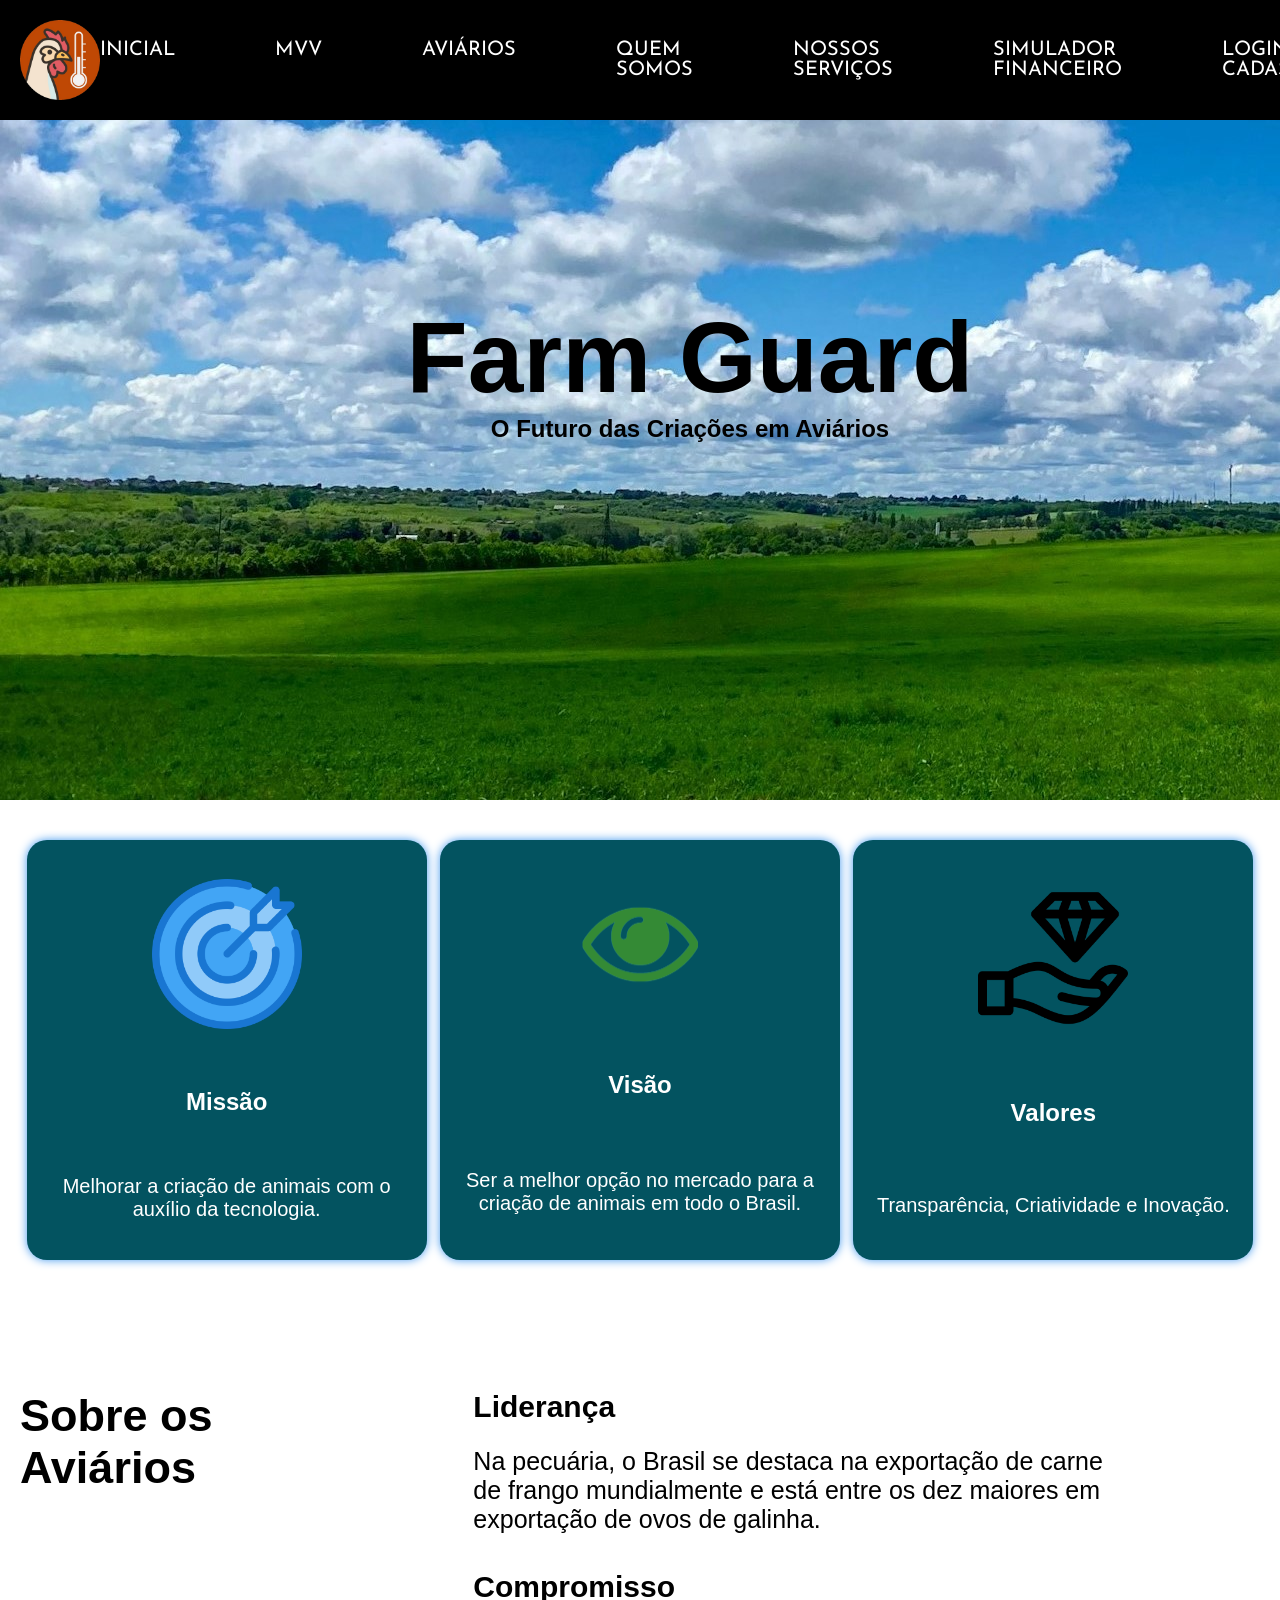
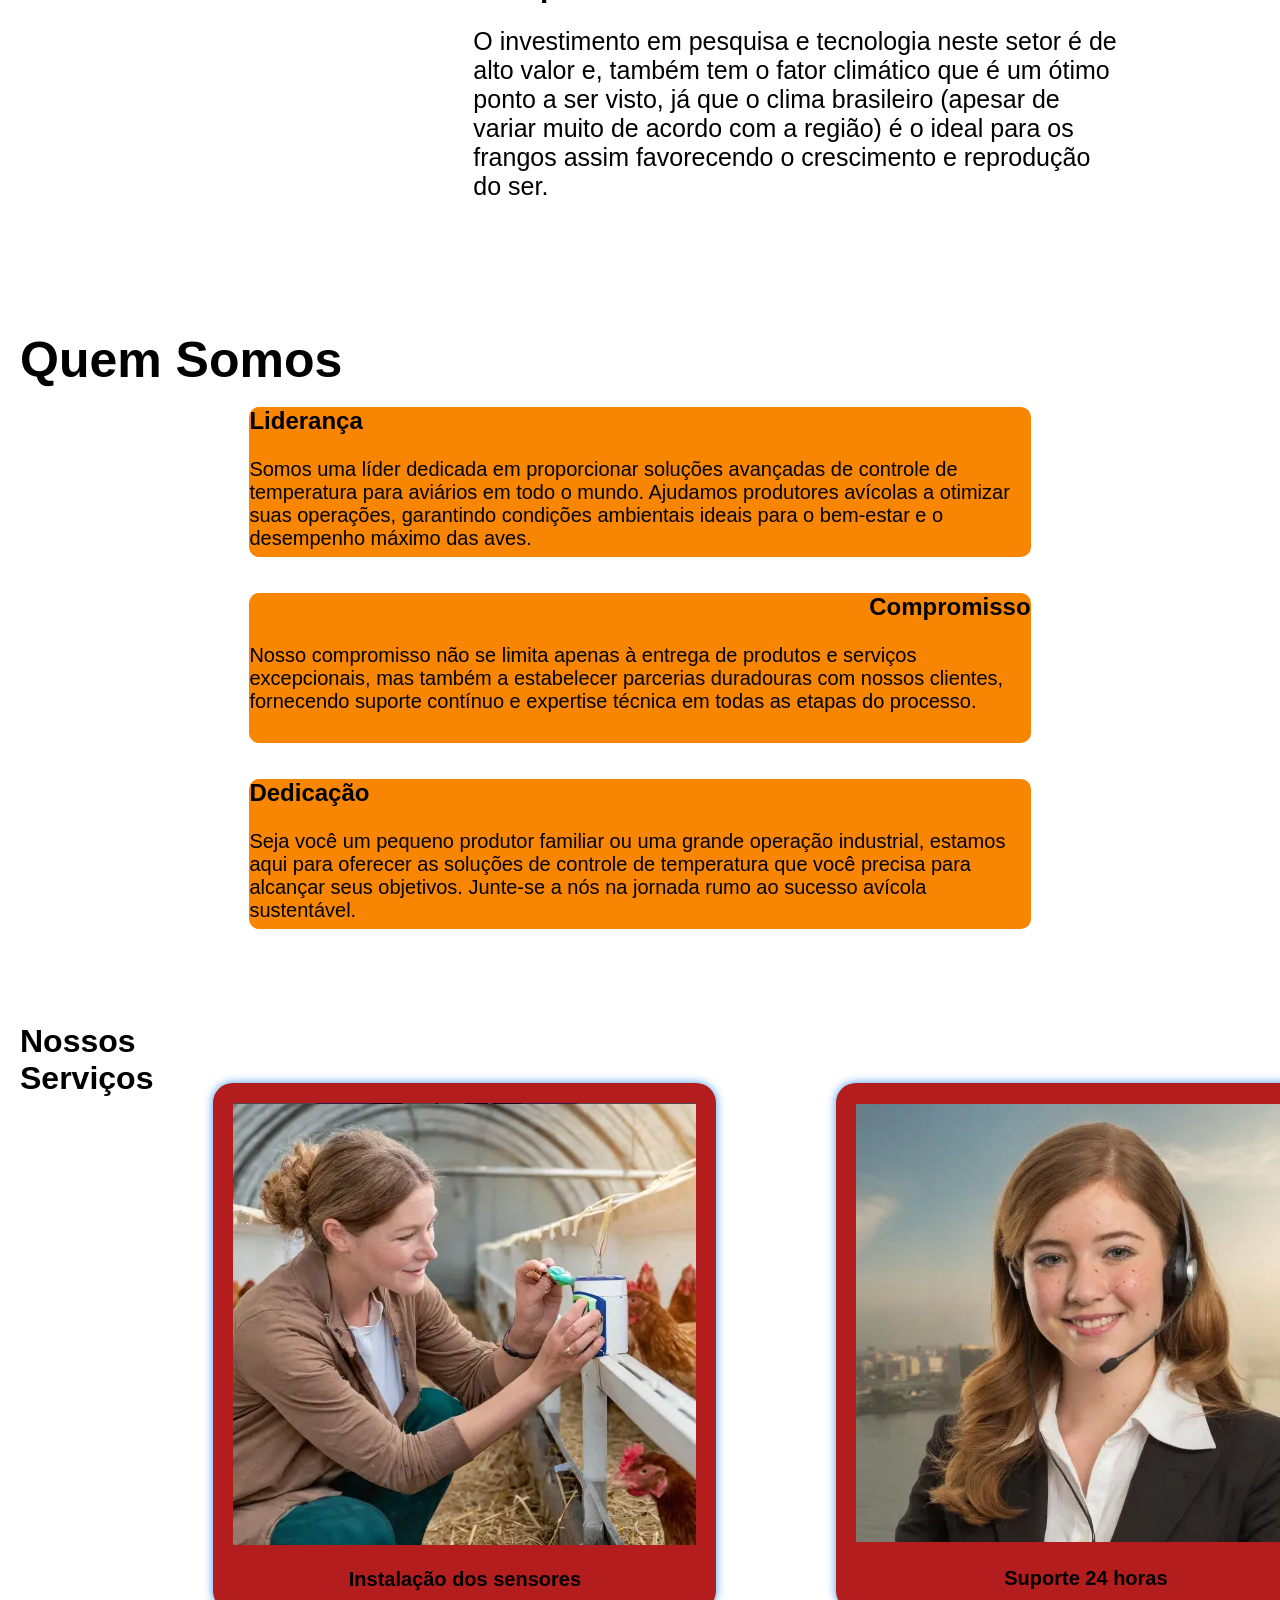
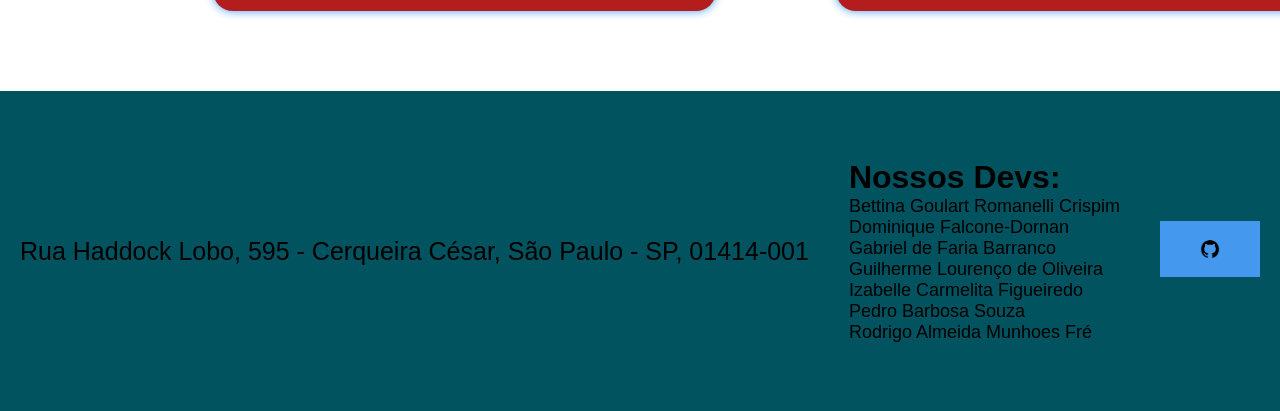
==== web-data-viz - FarmGuard/public/index.html @ 866527e9 "implentação web-data-viz: cadastro e login" ====
<!DOCTYPE html>
<html lang="en">

<head>
    <meta charset="UTF-8">
    <meta name="viewport" content="width=device-width, initial-scale=1.0">
    <title> FarmGuard</title>
    <link rel="stylesheet" href="INICIAL.CSS">
</head>

<body>
    <header>
        <img class="logo" src="IMAGENS/logo.svg" alt="">
        <div class="menu">
            <a href="#div_inicial">INICIAL</a>
            <a href="#social">MVV</a>
            <a href="#sobre_aviarios">AVIÁRIOS</a>
            <a href="#quem_somos">QUEM SOMOS</a> 
            <!-- nao rolou o quem somos nem o nossos serviços-->
            <a href="#nossos_servicos">NOSSOS SERVIÇOS</a>
            <a href="SIMULADOR.html">SIMULADOR FINANCEIRO</a>
            <a href="LOGIN.html">LOGIN | CADASTRO </a>
        </div>
    </header>

    <div class="banner" id="div_inicial">
        <h1>Farm Guard</h1>
        <h2>O Futuro das Criações em Aviários</h2>
    </div>

    <div class="social" id="social">
        <div class="container">
            <div class="card" id="div_mvv">
                <img src="IMAGENS/missao.png" alt="">
                <h4>Missão</h4>
                <p>Melhorar a criação de animais com o auxílio da tecnologia.</p>
            </div>

            <div class="card">
                <img src="IMAGENS/visao-icone.png" alt="">
                <h4>Visão</h4>
                <p>Ser a melhor opção no mercado para a criação de animais em todo o Brasil.</p>
            </div>

            <div class="card">
                <img src="IMAGENS/valores.png" alt="">
                <h4>Valores</h4>
                <p>Transparência, Criatividade e Inovação.</p>
            </div>
        </div>
    </div>

    <br>
    <br>
    <br>
    <br>
    <br>
    
   

    <div class="sobre_aviarios" id="sobre_aviarios">
        <h1>Sobre os Aviários</h1>
        <div class="card_somos">

            <div class="sobre_aviarios_card"><h4>Liderança</h4> <br>
                <p>Na pecuária, o Brasil se destaca na exportação de carne de frango
                mundialmente e está entre os dez maiores em exportação de ovos de galinha.</p>
            </div><br><br>

            <div class="sobre_aviarios_card"><h4>Compromisso</h4> <br>
                <p>O investimento em pesquisa e tecnologia neste setor é de alto valor e, também tem o
                    fator climático que é um ótimo ponto a ser visto, já que o clima brasileiro (apesar de
                    variar muito de acordo com a região) é o ideal para os frangos assim favorecendo o
                    crescimento e reprodução do ser.
                    </p>
            </div><br><br>
        </div>
    </div>

    <br>
    <br>
    <br>

    <div class="quem_somos" id="quem_somos">
        <h1 class="titulo_somos">Quem Somos</h1><br>
        <div class="card_somos">

                <div class="quem_somos_card"><h4>Liderança</h4> <br>
                    Somos uma líder dedicada em proporcionar soluções avançadas de controle de temperatura para aviários
                    em todo o mundo. Ajudamos produtores avícolas a otimizar suas operações, garantindo condições 
                    ambientais ideais para o bem-estar e o desempenho máximo das aves.
                </div><br><br>

                <div class="quem_somos_card_comp"><h4>Compromisso</h4> <br>
                    <p>Nosso compromisso não se limita apenas à entrega de produtos e serviços excepcionais, mas também a estabelecer parcerias duradouras com nossos clientes,
                     fornecendo suporte contínuo e expertise técnica em todas as etapas do processo. </p>
                </div><br><br>


                <div class="quem_somos_card"><h4>Dedicação</h4> <br>
                    Seja você um pequeno produtor familiar ou uma grande operação industrial, estamos aqui para oferecer as soluções de controle de temperatura
                     que você precisa para alcançar seus objetivos. Junte-se a nós na jornada rumo ao sucesso avícola sustentável.<br><br>
                </div>
            </div>
        </div>

        <br>
        <br>
        <br>

<!-- ADD DIV PARA NOSSOS SERIÇOS (TITULO H1) -->
    <div class="nossos_servicos" id="nossos_servicos">
        <h1>Nossos Serviços</h1>
        <div class="card_servicos" style="text-align: center; margin: 60px;">
            <img src="IMAGENS/instalação.png" alt=""><br>
            <h4>Instalação dos sensores</h4>
        </div>
        <div class="card_servicos" style="text-align: center; margin: 60px;">
            <img src="IMAGENS/supportOfc.png" alt="";><br>
            <h4>Suporte 24 horas</h4>
        </div><br>
       
</div>

    <footer>
        <div class="loc">
            <a href="https://www.google.com/maps/place/Rua+Haddock+Lobo,+595+-+Cerqueira+C%C3%A9sar,+S%C3%A3o+Paulo+-+SP,+01414-002/@-23.5580824,-46.6617266,17z/data=!3m1!4b1!4m6!3m5!1s0x94ce59d2b0da4a3f:0xf9757971d2bc9963!8m2!3d-23.5580824!4d-46.6617266!16s%2Fg%2F11v0_44c70?entry=ttu">
                Rua Haddock Lobo, 595 - Cerqueira César, São Paulo - SP, 01414-001</a>
        </div>
        <div class="devs">
            <h1>Nossos Devs:</h1>
            <a href="https://github.com/BettinaGoulart" target="_blank">Bettina Goulart Romanelli Crispim</a><br>
            <a href="https://github.com/DominiqueSPTech" target="_blank">Dominique Falcone-Dornan</a><br>
            <a href="https://github.com/W-Faria-M" target="_blank">Gabriel de Faria Barranco</a><br>
            <a href="https://github.com/GuilhermeLoure" target="_blank">Guilherme Lourenço de Oliveira</a><br>
            <a href="https://github.com/izabelleFigueiredo" target="_blank">Izabelle Carmelita Figueiredo</a><br>
            <a href="https://github.com/PedroSouzaSptech" target="_blank">Pedro Barbosa Souza</a><br>
            <a href="https://github.com/RodrigoAlmeida2006" target="_blank">Rodrigo Almeida Munhoes Fré</a><br>
        </div>
        <div class="git">
            <a href="https://github.com/PedroSouzaSptech/Sprint-2"><img src="IMAGENS/Design sem nome.png" class="github" alt=""></a>
        </div>
    </footer>

    <!--footer>
        
        <div class="end">
        <p><b>Estamos localizados: <a
                    href="https://www.google.com/maps/place/Rua+Haddock+Lobo,+595+-+Cerqueira+C%C3%A9sar,+S%C3%A3o+Paulo+-+SP,+01414-002/@-23.5580824,-46.6617266,17z/data=!3m1!4b1!4m6!3m5!1s0x94ce59d2b0da4a3f:0xf9757971d2bc9963!8m2!3d-23.5580824!4d-46.6617266!16s%2Fg%2F11v0_44c70?entry=ttu"
                    target="_blank">Rua
                    Haddock Lobo, 595 - Cerqueira César, São Paulo - SP, 01414-001</a></b>
        </p>
    </div>


        <div><br>
            <b>Nossos Devs:</b><br>
            <a href="https://github.com/BettinaGoulart" target="_blank">Bettina Goulart Romanelli Crispim</a><br>
            <a href="https://github.com/DominiqueSPTech" target="_blank">Dominique Falcone-Dornan</a><br>
            <a href="https://github.com/W-Faria-M" target="_blank">Gabriel de Faria Barranco</a><br>
            <a href="https://github.com/GuilhermeLoure" target="_blank">Guilherme Lourenço de Oliveira</a><br>
            <a href="https://github.com/izabelleFigueiredo" target="_blank">Izabelle Carmelita Figueiredo</a><br>
            <a href="https://github.com/PedroSouzaSptech" target="_blank">Pedro Barbosa Souza</a><br>
            <a href="https://github.com/RodrigoAlmeida2006" target="_blank">Rodrigo Almeida Munhoes Fré</a><br>
        </div><br>

        <a href="https://github.com/PedroSouzaSptech/Sprint-2" target="_blank"><img width="100%" height="100%"
                src="IMAGENS/Design sem nome.png" alt=""></a>
    </footer-->


</body>

</html>
---- web-data-viz - FarmGuard/public/INICIAL.CSS ----
/* Paleta de cores: 
  vermelho: #b41d1d
  Laranja: #e85817
  Amarelo: #f8c71d
  Azul: #025360
  Preto: #000000 */

  @import url('https://fonts.googleapis.com/css2?family=Josefin+Sans:ital,wght@0,100..700;1,100..700&display=swap');
html{
    scroll-behavior: smooth;
}
*{
    margin: 0;
    padding: 0;
    box-sizing: border-box;
    font-family: Verdana, Geneva, Tahoma, sans-serif;
}

body{
    height: 100px;
}

header{
    width: 100%;
    height: 120px;
    background-color: #000;
    display: flex;
    align-items: center;
    justify-content: space-between;
    position: fixed;
    
}
.logo{
    width: 80px;
    height: 80px;
    margin-left: 20px;
}
.menu{
    display: flex;
    gap: 100px;
    margin-right: 30px;
}
.menu a{
    text-decoration: none;
    display: flex;
    color: #ffffff;
    font-size: 20px;
    font-family: "Josefin Sans", sans-serif;
}


.banner{
    background-image: url(IMAGENS/antonovevg-922pFScHe7k-unsplash\ \(2\).jpg);
    width: 100%;
    height: 800px;
    background-repeat: no-repeat;
    text-align: center;
    border-color: #025360;
}
.banner h1{
    color: #000;
    margin-left: 100px;
    padding-top: 300px;
    font-size: 100px;
}
.banner h2{
    color: #000;
    margin-left: 100px;
}

.container{
    display: flex;
    justify-content: space-around;
}
.card{
    margin-top: 20px;
    padding: 10px;
    border-radius: 5px;
    background-color: #035360;
    border: #5e5ea8;
    text-align: center;
    display: none;


    display: flex;
    flex-direction: column;
    width: 800px;
    height: 800px;
    align-items: center;
    justify-content: space-evenly;
    border-radius: 20px;
    box-shadow: 0 0 10px #4499ee;
}

.social{
    height: auto;
    background-color: #fff;
    padding: 20px;
    justify-content: center;

}

.social .container .card{
    width: 400px;
    color: #fff;
    display: flex;
    font-size: 20px;
    align-items: center;
    flex-direction: column;
    text-align: center;
    height: 420px;
    justify-content: space-around;
}
.social .container .card img{
    width: 150px;
}
.social .container .card h4{
    font-size: 24px;
}



.quem_somos{
    padding: 20px;
    display: flex;
    background-color: #fff;
    color: black;
    height: auto;
    justify-content:space-around ;
    flex-direction: column;
    align-items: center;
}
.quem_somos h1 {
    text-align: left;
    width: 100%;
}
.card_somos {
    width: 90%;
    display: flex;
    justify-content: space-between;
    align-items: center;
    flex-direction: column;
    margin: auto;
}

.sobre_aviarios_card{
    width: 70%;
    text-align: left;
    font-size: 20px;
}

.sobre_aviarios_card h4{
    font-size: 30px;
    font-family: 'Lucida Sans', 'Lucida Sans Regular', 'Lucida Grande', 'Lucida Sans Unicode', Geneva, Verdana, sans-serif;
    color: #000;
}

.sobre_aviarios_card p{
    font-size: 25px;
    color: #000;
}

.sobre_aviarios h1{
    font-size: 45px;
    color: #000;
}

.quem_somos_card {
    width: 70%;
    text-align: left;
    font-size: 20px;
    background-color: #f88603;
    border-radius: 10px;
    height: 150px;
}

.quem_somos_card h4{
    font-size: larger;
    font-family: 'Lucida Sans', 'Lucida Sans Regular', 'Lucida Grande', 'Lucida Sans Unicode', Geneva, Verdana, sans-serif;
    color: #000;
}
.quem_somos_card h4{
    color: #000;
}
.quem_somos_card_comp {
    text-align: right;
    font-size: 20px;
    width: 70%;
    background-color: #f88603;
    border-radius: 10px;
    height: 150px;
}
.quem_somos_card_comp h4 {
    color: #000;
    font-size: larger;
    font-family: 'Lucida Sans', 'Lucida Sans Regular', 'Lucida Grande', 'Lucida Sans Unicode', Geneva, Verdana, sans-serif;
}
.quem_somos_card_comp p {
    text-align: left;
}

.quem_somos_card h4 {
    text-align: left;
}

.nossos_servicos{
    padding: 20px;
    display: flex;
    background-color: white;
    color: #000;
    height: auto;
}
.card_servicos{
    margin-top: 20px;
    padding: 20px;
    border-radius: 5px;
    background-color: #b41d1d;
    border: #5e5ea8;
    text-align: center;
    font-size: 20px;
    display: flex;
    flex-direction: column;
    width: auto;
    height: auto;
    align-items: center;
    justify-content: space-evenly;
    border-radius: 20px;
    box-shadow: 0 0 10px #4499ee;
    
}

.sobre_aviarios{
    padding: 20px;
    display: flex;
    background-color: #fff;
    color: black;
    height: auto;
    text-align: left;
}

.titulo_somos{
    height: 50%;
    font-size: 50px;
    font-family: 'Franklin Gothic Medium', 'Arial Narrow', Arial, sans-serif;
    justify-content: end;
    align-items: end;
    flex-direction: row-reverse;
}

footer{
    height: 320px;
    background-color: #025360;
    display: flex;
    justify-content: space-around;
    align-items: center;
}

.loc a{
    text-decoration: none;
    color: #000;
    font-size: 25px;
}
.devs a{
    text-decoration: none;
    color: #000;
    font-size: 18px;

}
.github{
    width: 100px;
}
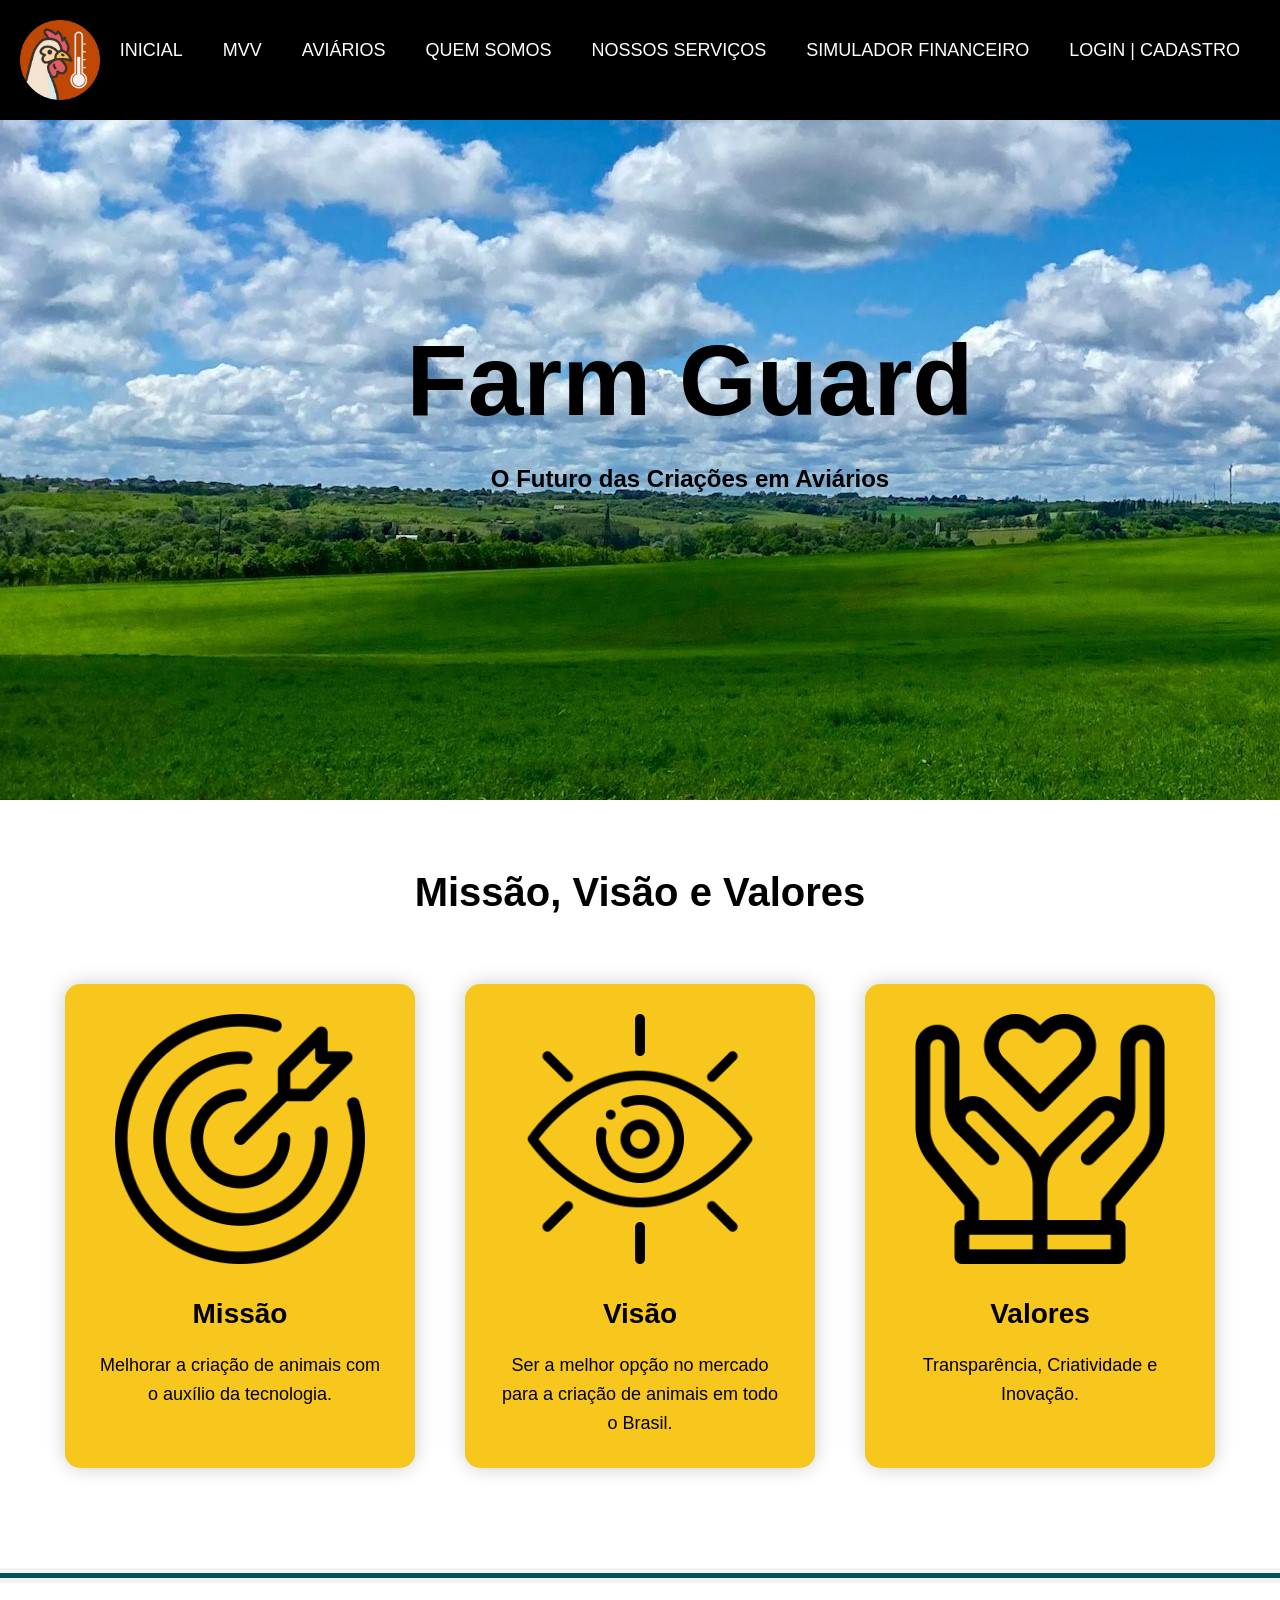
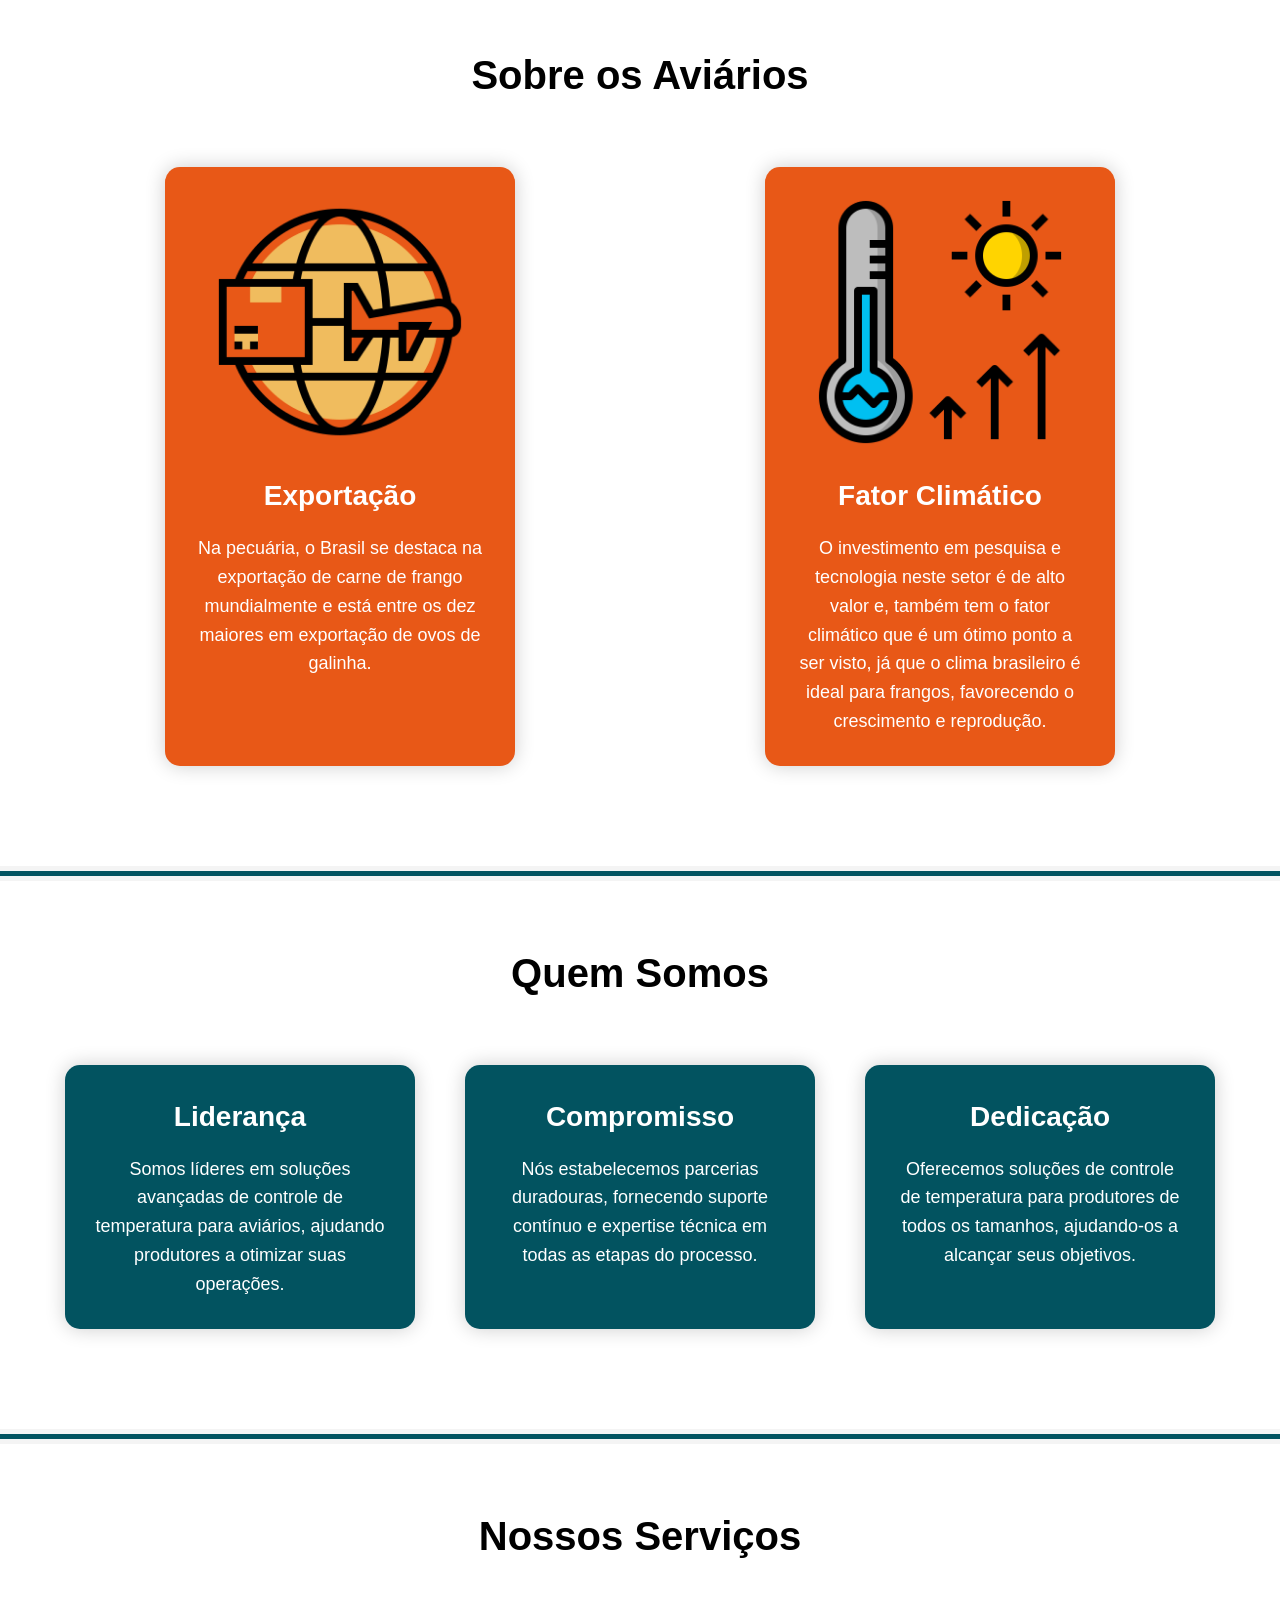
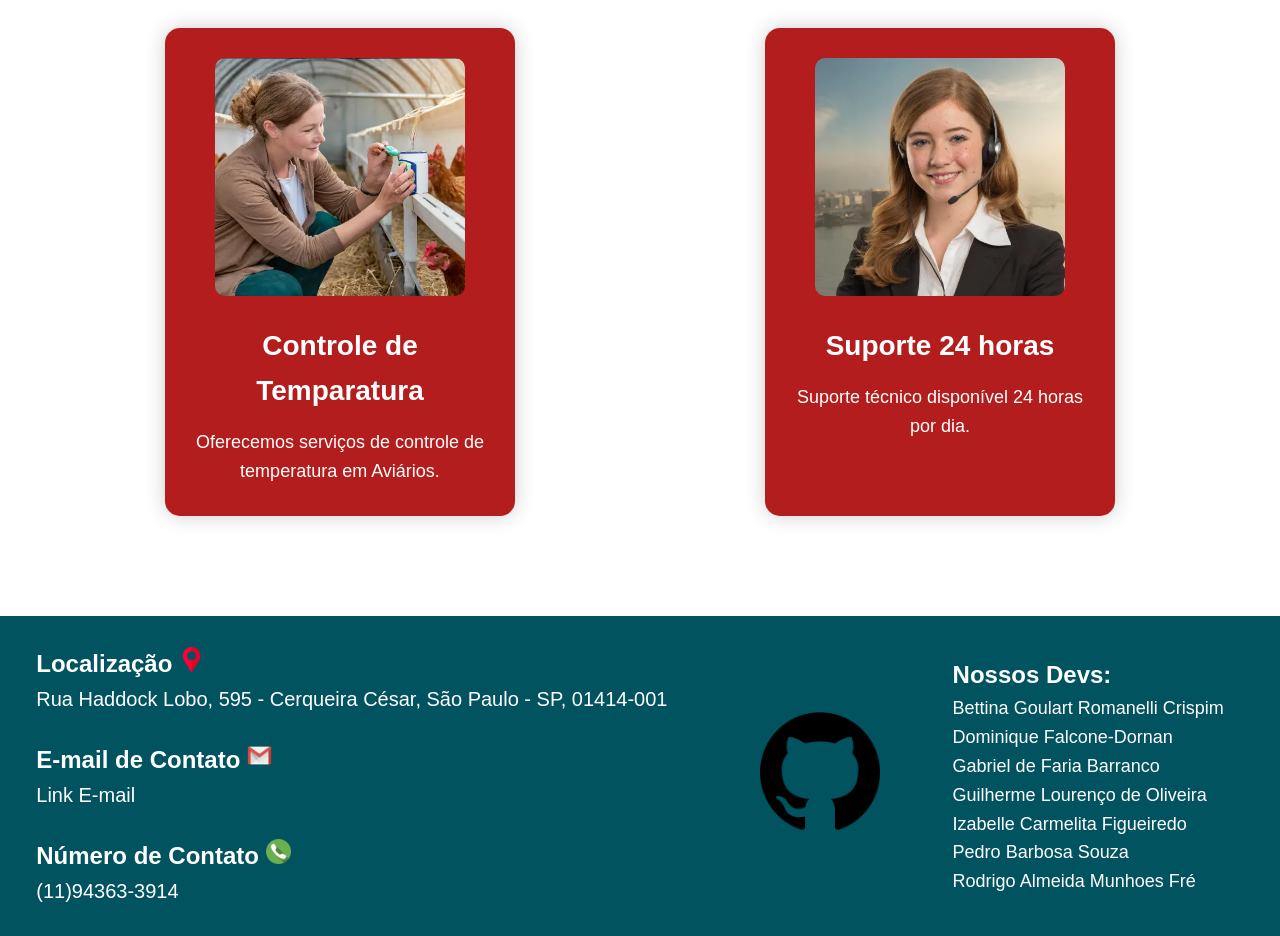
==== commit 49c6f4bc: "Alterações no css da página inicial, Simulador, Cadastro e Login" ====
--- a/web-data-viz - FarmGuard/public/index.html
+++ b/web-data-viz - FarmGuard/public/index.html
@@ -4,7 +4,7 @@
 <head>
     <meta charset="UTF-8">
     <meta name="viewport" content="width=device-width, initial-scale=1.0">
-    <title> FarmGuard</title>
+    <title>FarmGuard</title>
     <link rel="stylesheet" href="INICIAL.CSS">
 </head>
 
@@ -13,13 +13,12 @@
         <img class="logo" src="IMAGENS/logo.svg" alt="">
         <div class="menu">
             <a href="#div_inicial">INICIAL</a>
-            <a href="#social">MVV</a>
-            <a href="#sobre_aviarios">AVIÁRIOS</a>
-            <a href="#quem_somos">QUEM SOMOS</a> 
-            <!-- nao rolou o quem somos nem o nossos serviços-->
+            <a href="#mvv">MVV</a>
+            <a href="#aviarios">AVIÁRIOS</a>
+            <a href="#quem_somos">QUEM SOMOS</a>
             <a href="#nossos_servicos">NOSSOS SERVIÇOS</a>
             <a href="SIMULADOR.html">SIMULADOR FINANCEIRO</a>
-            <a href="LOGIN.html">LOGIN | CADASTRO </a>
+            <a href="LOGIN.html">LOGIN | CADASTRO</a>
         </div>
     </header>
 
@@ -28,107 +27,100 @@
         <h2>O Futuro das Criações em Aviários</h2>
     </div>
 
-    <div class="social" id="social">
+    <div class="section" id="social">
+        <div id="mvv" class="spacer"></div>
+        <h1>Missão, Visão e Valores</h1>
         <div class="container">
-            <div class="card" id="div_mvv">
-                <img src="IMAGENS/missao.png" alt="">
+            <div class="card">
+                <img src="IMAGENS/missao.png" alt="Missão">
                 <h4>Missão</h4>
                 <p>Melhorar a criação de animais com o auxílio da tecnologia.</p>
             </div>
-
             <div class="card">
-                <img src="IMAGENS/visao-icone.png" alt="">
+                <img src="IMAGENS/visao-icone.png" alt="Visão">
                 <h4>Visão</h4>
                 <p>Ser a melhor opção no mercado para a criação de animais em todo o Brasil.</p>
             </div>
-
             <div class="card">
-                <img src="IMAGENS/valores.png" alt="">
+                <img src="IMAGENS/valores.png" alt="Valores">
                 <h4>Valores</h4>
                 <p>Transparência, Criatividade e Inovação.</p>
             </div>
         </div>
     </div>
 
-    <br>
-    <br>
-    <br>
-    <br>
-    <br>
-    
-   
+    <div class="separator"></div>
 
-    <div class="sobre_aviarios" id="sobre_aviarios">
+    <div class="section" id="sobre_aviarios">
+        <div id="aviarios" class="spacer"></div>
         <h1>Sobre os Aviários</h1>
-        <div class="card_somos">
-
-            <div class="sobre_aviarios_card"><h4>Liderança</h4> <br>
-                <p>Na pecuária, o Brasil se destaca na exportação de carne de frango
-                mundialmente e está entre os dez maiores em exportação de ovos de galinha.</p>
-            </div><br><br>
-
-            <div class="sobre_aviarios_card"><h4>Compromisso</h4> <br>
-                <p>O investimento em pesquisa e tecnologia neste setor é de alto valor e, também tem o
-                    fator climático que é um ótimo ponto a ser visto, já que o clima brasileiro (apesar de
-                    variar muito de acordo com a região) é o ideal para os frangos assim favorecendo o
-                    crescimento e reprodução do ser.
-                    </p>
-            </div><br><br>
+        <div class="container">
+            <div class="card">
+                <img src="IMAGENS/exportacao.png" alt="exportação">
+                <h4>Exportação</h4>
+                <p>Na pecuária, o Brasil se destaca na exportação de carne de frango mundialmente e está entre os dez maiores em exportação de ovos de galinha.</p>
+            </div>
+            <div class="card">
+                <img src="IMAGENS/clima-quente.png" alt="clima">
+                <h4>Fator Climático</h4>
+                <p>O investimento em pesquisa e tecnologia neste setor é de alto valor e, também tem o fator climático que é um ótimo ponto a ser visto, já que o clima brasileiro é ideal para frangos, favorecendo o crescimento e reprodução.</p>
+            </div>
         </div>
     </div>
 
-    <br>
-    <br>
-    <br>
+    <div class="separator"></div>
 
-    <div class="quem_somos" id="quem_somos">
-        <h1 class="titulo_somos">Quem Somos</h1><br>
-        <div class="card_somos">
-
-                <div class="quem_somos_card"><h4>Liderança</h4> <br>
-                    Somos uma líder dedicada em proporcionar soluções avançadas de controle de temperatura para aviários
-                    em todo o mundo. Ajudamos produtores avícolas a otimizar suas operações, garantindo condições 
-                    ambientais ideais para o bem-estar e o desempenho máximo das aves.
-                </div><br><br>
-
-                <div class="quem_somos_card_comp"><h4>Compromisso</h4> <br>
-                    <p>Nosso compromisso não se limita apenas à entrega de produtos e serviços excepcionais, mas também a estabelecer parcerias duradouras com nossos clientes,
-                     fornecendo suporte contínuo e expertise técnica em todas as etapas do processo. </p>
-                </div><br><br>
-
-
-                <div class="quem_somos_card"><h4>Dedicação</h4> <br>
-                    Seja você um pequeno produtor familiar ou uma grande operação industrial, estamos aqui para oferecer as soluções de controle de temperatura
-                     que você precisa para alcançar seus objetivos. Junte-se a nós na jornada rumo ao sucesso avícola sustentável.<br><br>
-                </div>
+    <div class="section" id="quem_somos">
+        <h1>Quem Somos</h1>
+        <div class="container">
+            <div class="card">
+                <h4>Liderança</h4>
+                <p>Somos líderes em soluções avançadas de controle de temperatura para aviários, ajudando produtores a otimizar suas operações.</p>
+            </div>
+            <div class="card">
+                <h4>Compromisso</h4>
+                <p>Nós estabelecemos parcerias duradouras, fornecendo suporte contínuo e expertise técnica em todas as etapas do processo.</p>
+            </div>
+            <div class="card">
+                <h4>Dedicação</h4>
+                <p>Oferecemos soluções de controle de temperatura para produtores de todos os tamanhos, ajudando-os a alcançar seus objetivos.</p>
             </div>
         </div>
+    </div>
 
-        <br>
-        <br>
-        <br>
+    <div class="separator"></div>
 
-<!-- ADD DIV PARA NOSSOS SERIÇOS (TITULO H1) -->
-    <div class="nossos_servicos" id="nossos_servicos">
+    <div class="section" id="nossos_servicos">
+        <div id="servicos" class="spacer"></div>
         <h1>Nossos Serviços</h1>
-        <div class="card_servicos" style="text-align: center; margin: 60px;">
-            <img src="IMAGENS/instalação.png" alt=""><br>
-            <h4>Instalação dos sensores</h4>
+        <div class="container">
+            <div class="card">
+                <img src="IMAGENS/instalação.png" alt="Instalação dos sensores">
+                <h4>Controle de Temparatura</h4>
+                <p>Oferecemos serviços de controle de temperatura em Aviários.</p>
+            </div>
+            <div class="card">
+                <img src="IMAGENS/supportOfc.png" alt="Suporte 24 horas">
+                <h4>Suporte 24 horas</h4>
+                <p>Suporte técnico disponível 24 horas por dia.</p>
+            </div>
         </div>
-        <div class="card_servicos" style="text-align: center; margin: 60px;">
-            <img src="IMAGENS/supportOfc.png" alt="";><br>
-            <h4>Suporte 24 horas</h4>
-        </div><br>
-       
-</div>
+    </div>
 
-    <footer>
-        <div class="loc">
-            <a href="https://www.google.com/maps/place/Rua+Haddock+Lobo,+595+-+Cerqueira+C%C3%A9sar,+S%C3%A3o+Paulo+-+SP,+01414-002/@-23.5580824,-46.6617266,17z/data=!3m1!4b1!4m6!3m5!1s0x94ce59d2b0da4a3f:0xf9757971d2bc9963!8m2!3d-23.5580824!4d-46.6617266!16s%2Fg%2F11v0_44c70?entry=ttu">
-                Rua Haddock Lobo, 595 - Cerqueira César, São Paulo - SP, 01414-001</a>
+    <footer class="footer">
+        <div>
+            <h2>Localização <img class="maps" src="IMAGENS/placeholder.png" alt="maps"></h2>
+            <a class="loc" href="https://www.google.com/maps/place/Rua+Haddock+Lobo,+595+-+Cerqueira+C%C3%A9sar,+S%C3%A3o+Paulo+-+SP,+01414-002/@-23.5580824,-46.6617266,17z/data=!3m1!4b1!">Rua Haddock Lobo, 595 - Cerqueira César, São Paulo - SP, 01414-001</a> <br><br>
+            <h2>E-mail de Contato <img class="maps" src="IMAGENS/gmail.png" alt="email"></h2>
+            <p class="email">Link E-mail</p> <br>
+            <h2>Número de Contato <img class="maps" src="IMAGENS/telefone.png" alt="celular"></h2>
+            <p class="email">(11)94363-3914</p>
+        </div>
+        <div class="github">
+            <a href="https://github.com/PedroSouzaSptech/Sprint-2"><img src="IMAGENS/github.png" class="github" alt=""></a>
         </div>
         <div class="devs">
-            <h1>Nossos Devs:</h1>
+            <h2>Nossos Devs:</h2>
             <a href="https://github.com/BettinaGoulart" target="_blank">Bettina Goulart Romanelli Crispim</a><br>
             <a href="https://github.com/DominiqueSPTech" target="_blank">Dominique Falcone-Dornan</a><br>
             <a href="https://github.com/W-Faria-M" target="_blank">Gabriel de Faria Barranco</a><br>
@@ -137,38 +129,29 @@
             <a href="https://github.com/PedroSouzaSptech" target="_blank">Pedro Barbosa Souza</a><br>
             <a href="https://github.com/RodrigoAlmeida2006" target="_blank">Rodrigo Almeida Munhoes Fré</a><br>
         </div>
-        <div class="git">
-            <a href="https://github.com/PedroSouzaSptech/Sprint-2"><img src="IMAGENS/Design sem nome.png" class="github" alt=""></a>
-        </div>
     </footer>
-
-    <!--footer>
-        
-        <div class="end">
-        <p><b>Estamos localizados: <a
-                    href="https://www.google.com/maps/place/Rua+Haddock+Lobo,+595+-+Cerqueira+C%C3%A9sar,+S%C3%A3o+Paulo+-+SP,+01414-002/@-23.5580824,-46.6617266,17z/data=!3m1!4b1!4m6!3m5!1s0x94ce59d2b0da4a3f:0xf9757971d2bc9963!8m2!3d-23.5580824!4d-46.6617266!16s%2Fg%2F11v0_44c70?entry=ttu"
-                    target="_blank">Rua
-                    Haddock Lobo, 595 - Cerqueira César, São Paulo - SP, 01414-001</a></b>
-        </p>
-    </div>
-
-
-        <div><br>
-            <b>Nossos Devs:</b><br>
-            <a href="https://github.com/BettinaGoulart" target="_blank">Bettina Goulart Romanelli Crispim</a><br>
-            <a href="https://github.com/DominiqueSPTech" target="_blank">Dominique Falcone-Dornan</a><br>
-            <a href="https://github.com/W-Faria-M" target="_blank">Gabriel de Faria Barranco</a><br>
-            <a href="https://github.com/GuilhermeLoure" target="_blank">Guilherme Lourenço de Oliveira</a><br>
-            <a href="https://github.com/izabelleFigueiredo" target="_blank">Izabelle Carmelita Figueiredo</a><br>
-            <a href="https://github.com/PedroSouzaSptech" target="_blank">Pedro Barbosa Souza</a><br>
-            <a href="https://github.com/RodrigoAlmeida2006" target="_blank">Rodrigo Almeida Munhoes Fré</a><br>
-        </div><br>
-
-        <a href="https://github.com/PedroSouzaSptech/Sprint-2" target="_blank"><img width="100%" height="100%"
-                src="IMAGENS/Design sem nome.png" alt=""></a>
-    </footer-->
-
-
 </body>
 
-</html>+</html>
+
+<script>
+
+document.addEventListener("DOMContentLoaded", function() {
+    var headerHeight = document.querySelector('header').offsetHeight;
+
+    document.querySelectorAll('a[href^="#"]').forEach(anchor => {
+        anchor.addEventListener('click', function (e) {
+            e.preventDefault();
+
+            var target = document.querySelector(this.getAttribute('href'));
+            var offsetTop = target.offsetTop - headerHeight;
+
+            window.scrollTo({
+                top: offsetTop,
+                behavior: 'smooth'
+            });
+        });
+    });
+});
+
+</script>
--- a/web-data-viz - FarmGuard/public/INICIAL.CSS
+++ b/web-data-viz - FarmGuard/public/INICIAL.CSS
@@ -1,55 +1,58 @@
-  /* Paleta de cores: 
-  vermelho: #b41d1d
-  Laranja: #e85817
-  Amarelo: #f8c71d
-  Azul: #025360
-  Preto: #000000 */
-
-  @import url('https://fonts.googleapis.com/css2?family=Josefin+Sans:ital,wght@0,100..700;1,100..700&display=swap');
-html{
+html {
     scroll-behavior: smooth;
 }
-*{
+
+* {
     margin: 0;
     padding: 0;
     box-sizing: border-box;
-    font-family: Verdana, Geneva, Tahoma, sans-serif;
-}
-
-body{
-    height: 100px;
-}
-
-header{
+    font-family: 'Josefin Sans', sans-serif;
+}
+
+body {
+    background-color: #f4f4f4;
+    line-height: 1.6;
+}
+
+::-webkit-scrollbar {
+    display: none;
+}
+
+header {
     width: 100%;
     height: 120px;
     background-color: #000;
     display: flex;
     align-items: center;
     justify-content: space-between;
+    padding: 0 20px;
     position: fixed;
-    
-}
-.logo{
+    top: 0;
+    z-index: 1000;
+}
+
+.logo {
     width: 80px;
     height: 80px;
-    margin-left: 20px;
-}
-.menu{
-    display: flex;
-    gap: 100px;
-    margin-right: 30px;
-}
-.menu a{
+}
+
+.menu {
+    display: flex;
+    gap: 20px;
+}
+
+.menu a {
     text-decoration: none;
-    display: flex;
     color: #ffffff;
-    font-size: 20px;
-    font-family: "Josefin Sans", sans-serif;
-}
-
-
-.banner{
+    font-size: 18px;
+    transition: color 0.3s;
+}
+
+.menu a:hover {
+    color: #e85817;
+}
+
+.banner {
     background-image: url(IMAGENS/antonovevg-922pFScHe7k-unsplash\ \(2\).jpg);
     width: 100%;
     height: 800px;
@@ -57,197 +60,116 @@
     text-align: center;
     border-color: #025360;
 }
-.banner h1{
+
+.banner h1 {
     color: #000;
     margin-left: 100px;
     padding-top: 300px;
     font-size: 100px;
 }
-.banner h2{
+
+.banner h2 {
     color: #000;
     margin-left: 100px;
 }
 
-.container{
+.container {
     display: flex;
     justify-content: space-around;
-}
-.card{
-    margin-top: 20px;
-    padding: 10px;
-    border-radius: 5px;
-    background-color: #035360;
-    border: #5e5ea8;
+    flex-wrap: wrap;
+    padding: 20px;
+}
+
+.card {
+    margin: 20px;
+    padding: 30px;
+    border-radius: 15px;
+    background-color: #025360;
+    color: #fff;
     text-align: center;
-    display: none;
-
-
-    display: flex;
-    flex-direction: column;
-    width: 800px;
-    height: 800px;
-    align-items: center;
-    justify-content: space-evenly;
-    border-radius: 20px;
-    box-shadow: 0 0 10px #4499ee;
-}
-
-.social{
-    height: auto;
-    background-color: #fff;
-    padding: 20px;
-    justify-content: center;
-
-}
-
-.social .container .card{
-    width: 400px;
-    color: #fff;
-    display: flex;
-    font-size: 20px;
-    align-items: center;
-    flex-direction: column;
+    box-shadow: 0 0 20px rgba(0, 0, 0, 0.2);
+    width: 350px;
+    transition: transform 0.3s, box-shadow 0.3s;
+}
+
+.card:hover {
+    transform: translateY(-10px);
+    box-shadow: 0 0 30px rgba(0, 0, 0, 0.3);
+}
+
+.card img {
+    width: 250px;
+    margin-bottom: 20px;
+    border-radius: 10px;
+    transition: transform 0.3s;
+}
+
+.card img:hover {
+    transform: scale(1.1);
+}
+
+.card h4 {
+    font-size: 28px;
+    margin-bottom: 15px;
+}
+
+.card p {
+    font-size: 18px;
+}
+
+.section {
+    padding: 60px 20px;
     text-align: center;
-    height: 420px;
-    justify-content: space-around;
-}
-.social .container .card img{
-    width: 150px;
-}
-.social .container .card h4{
-    font-size: 24px;
-}
-
-
-
-.quem_somos{
-    padding: 20px;
-    display: flex;
-    background-color: #fff;
-    color: black;
-    height: auto;
-    justify-content:space-around ;
-    flex-direction: column;
-    align-items: center;
-}
-.quem_somos h1 {
-    text-align: left;
-    width: 100%;
-}
-.card_somos {
-    width: 90%;
-    display: flex;
-    justify-content: space-between;
-    align-items: center;
-    flex-direction: column;
-    margin: auto;
-}
-
-.sobre_aviarios_card{
-    width: 70%;
-    text-align: left;
-    font-size: 20px;
-}
-
-.sobre_aviarios_card h4{
-    font-size: 30px;
-    font-family: 'Lucida Sans', 'Lucida Sans Regular', 'Lucida Grande', 'Lucida Sans Unicode', Geneva, Verdana, sans-serif;
+}
+
+.section h1 {
+    font-size: 40px;
+    margin-bottom: 20px;
+}
+
+#social {
+    background-color: #fff;
+}
+
+#social .card {
+    background-color: #f8c71d;
     color: #000;
 }
 
-.sobre_aviarios_card p{
-    font-size: 25px;
-    color: #000;
-}
-
-.sobre_aviarios h1{
-    font-size: 45px;
-    color: #000;
-}
-
-.quem_somos_card {
-    width: 70%;
-    text-align: left;
-    font-size: 20px;
-    background-color: #f88603;
-    border-radius: 10px;
-    height: 150px;
-}
-
-.quem_somos_card h4{
-    font-size: larger;
-    font-family: 'Lucida Sans', 'Lucida Sans Regular', 'Lucida Grande', 'Lucida Sans Unicode', Geneva, Verdana, sans-serif;
-    color: #000;
-}
-.quem_somos_card h4{
-    color: #000;
-}
-.quem_somos_card_comp {
-    text-align: right;
-    font-size: 20px;
-    width: 70%;
-    background-color: #f88603;
-    border-radius: 10px;
-    height: 150px;
-}
-.quem_somos_card_comp h4 {
-    color: #000;
-    font-size: larger;
-    font-family: 'Lucida Sans', 'Lucida Sans Regular', 'Lucida Grande', 'Lucida Sans Unicode', Geneva, Verdana, sans-serif;
-}
-.quem_somos_card_comp p {
-    text-align: left;
-}
-
-.quem_somos_card h4 {
-    text-align: left;
-}
-
-.nossos_servicos{
-    padding: 20px;
-    display: flex;
-    background-color: white;
-    color: #000;
-    height: auto;
-}
-.card_servicos{
-    margin-top: 20px;
-    padding: 20px;
-    border-radius: 5px;
+#sobre_aviarios {
+    background-color: #fff;
+}
+
+#sobre_aviarios .card {
+    background-color: #e85817;
+    color: #fff;
+}
+
+#quem_somos {
+    background-color: #fff;
+}
+
+#quem_somos .card {
+    background-color: #025360;
+    color: #fff;
+}
+
+#nossos_servicos {
+    background-color: #fff;
+}
+
+#nossos_servicos .card {
     background-color: #b41d1d;
-    border: #5e5ea8;
-    text-align: center;
-    font-size: 20px;
-    display: flex;
-    flex-direction: column;
-    width: auto;
-    height: auto;
-    align-items: center;
-    justify-content: space-evenly;
-    border-radius: 20px;
-    box-shadow: 0 0 10px #4499ee;
-    
-}
-
-.sobre_aviarios{
-    padding: 20px;
-    display: flex;
-    background-color: #fff;
-    color: black;
-    height: auto;
-    text-align: left;
-}
-
-.titulo_somos{
-    height: 50%;
-    font-size: 50px;
-    font-family: 'Franklin Gothic Medium', 'Arial Narrow', Arial, sans-serif;
-    justify-content: end;
-    align-items: end;
-    flex-direction: row-reverse;
-}
-
-footer{
+    color: #fff;
+}
+
+.separator {
+    height: 5px;
+    background-color: #025360;
+    margin: 5px 0;
+}
+
+footer {
     height: 320px;
     background-color: #025360;
     display: flex;
@@ -255,17 +177,33 @@
     align-items: center;
 }
 
-.loc a{
+a {
     text-decoration: none;
-    color: #000;
-    font-size: 25px;
-}
-.devs a{
+    color: #fff;
+    margin-right: 20px;
+    margin-bottom: 20px;
+    font-size: 20px;
+}
+
+.devs a {
     text-decoration: none;
-    color: #000;
+    color: #fff;
     font-size: 18px;
-
-}
-.github{
-    width: 100px;
-}+}
+
+.github {
+    width: 120px;
+}
+
+h2 {
+    color: #fff;
+}
+
+.email {
+    color: #fff;
+    font-size: 20px;
+}
+
+.maps {
+    width: 25px;
+}
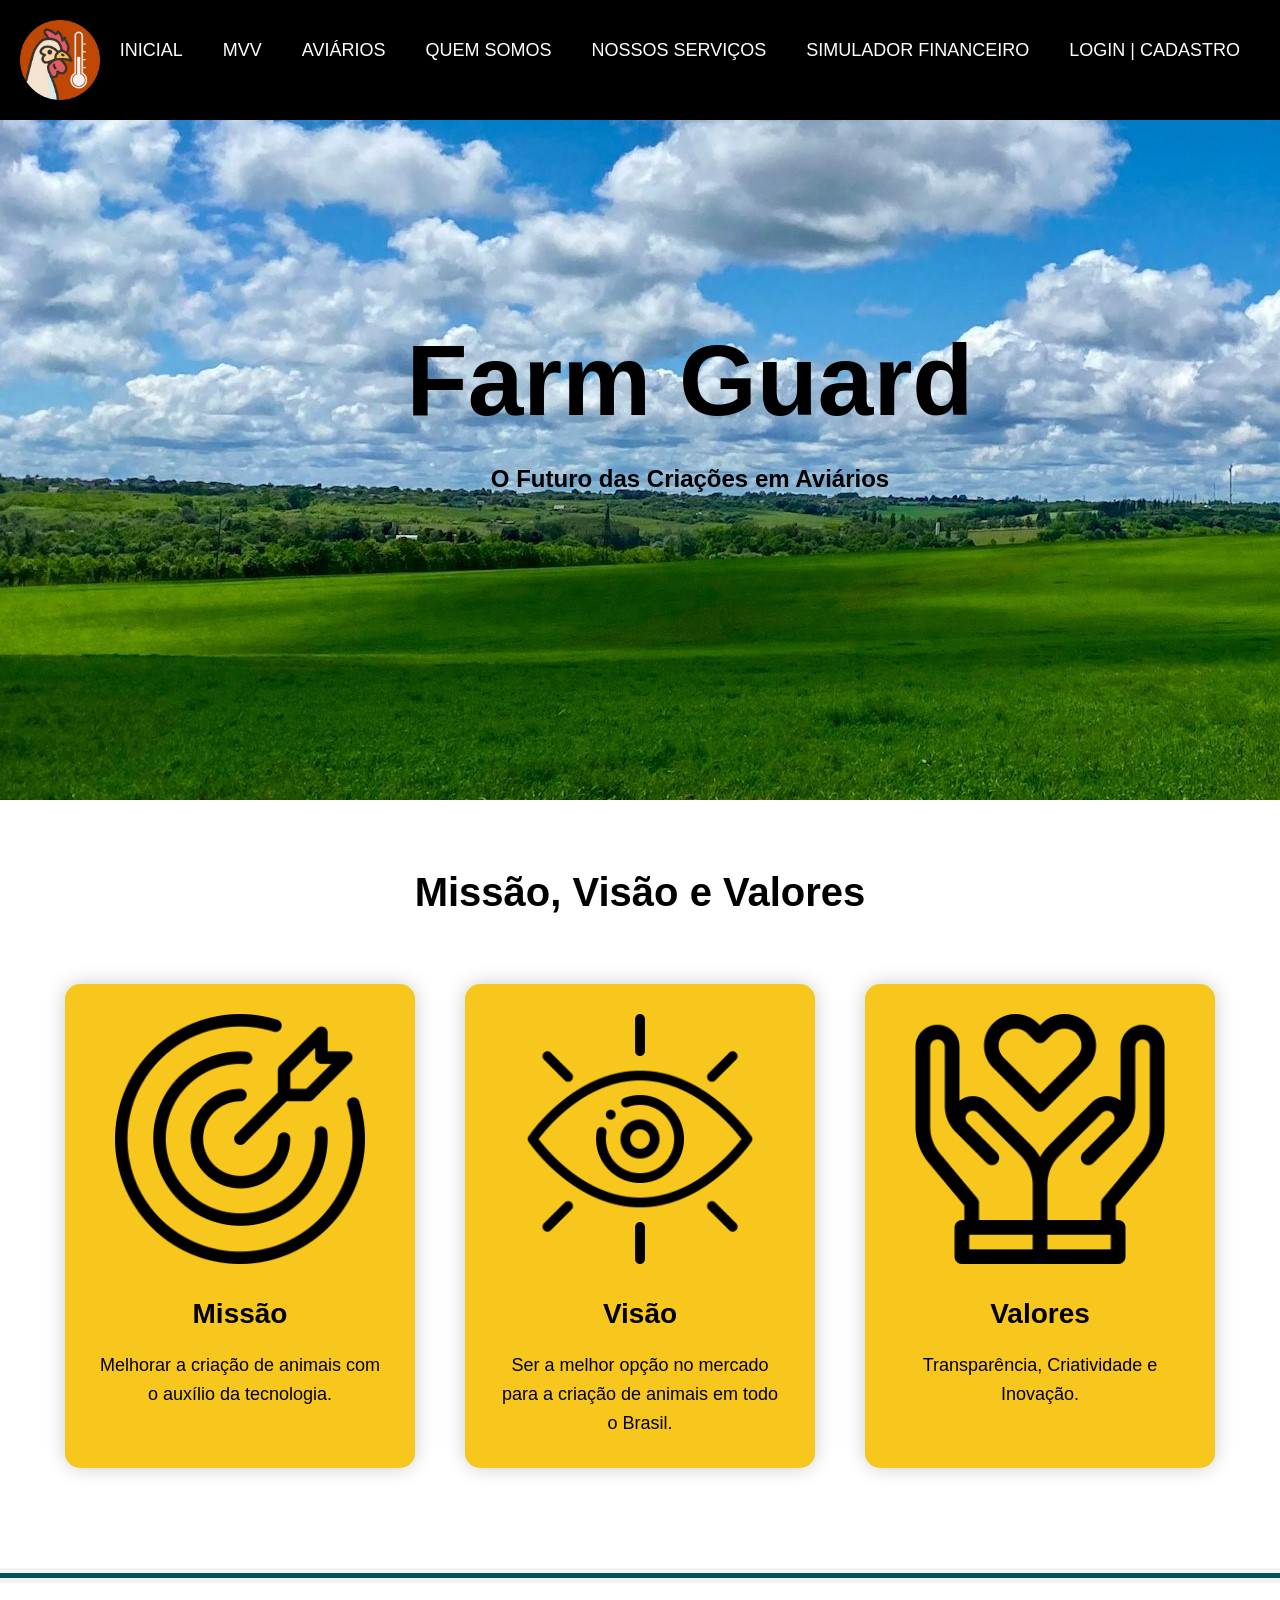
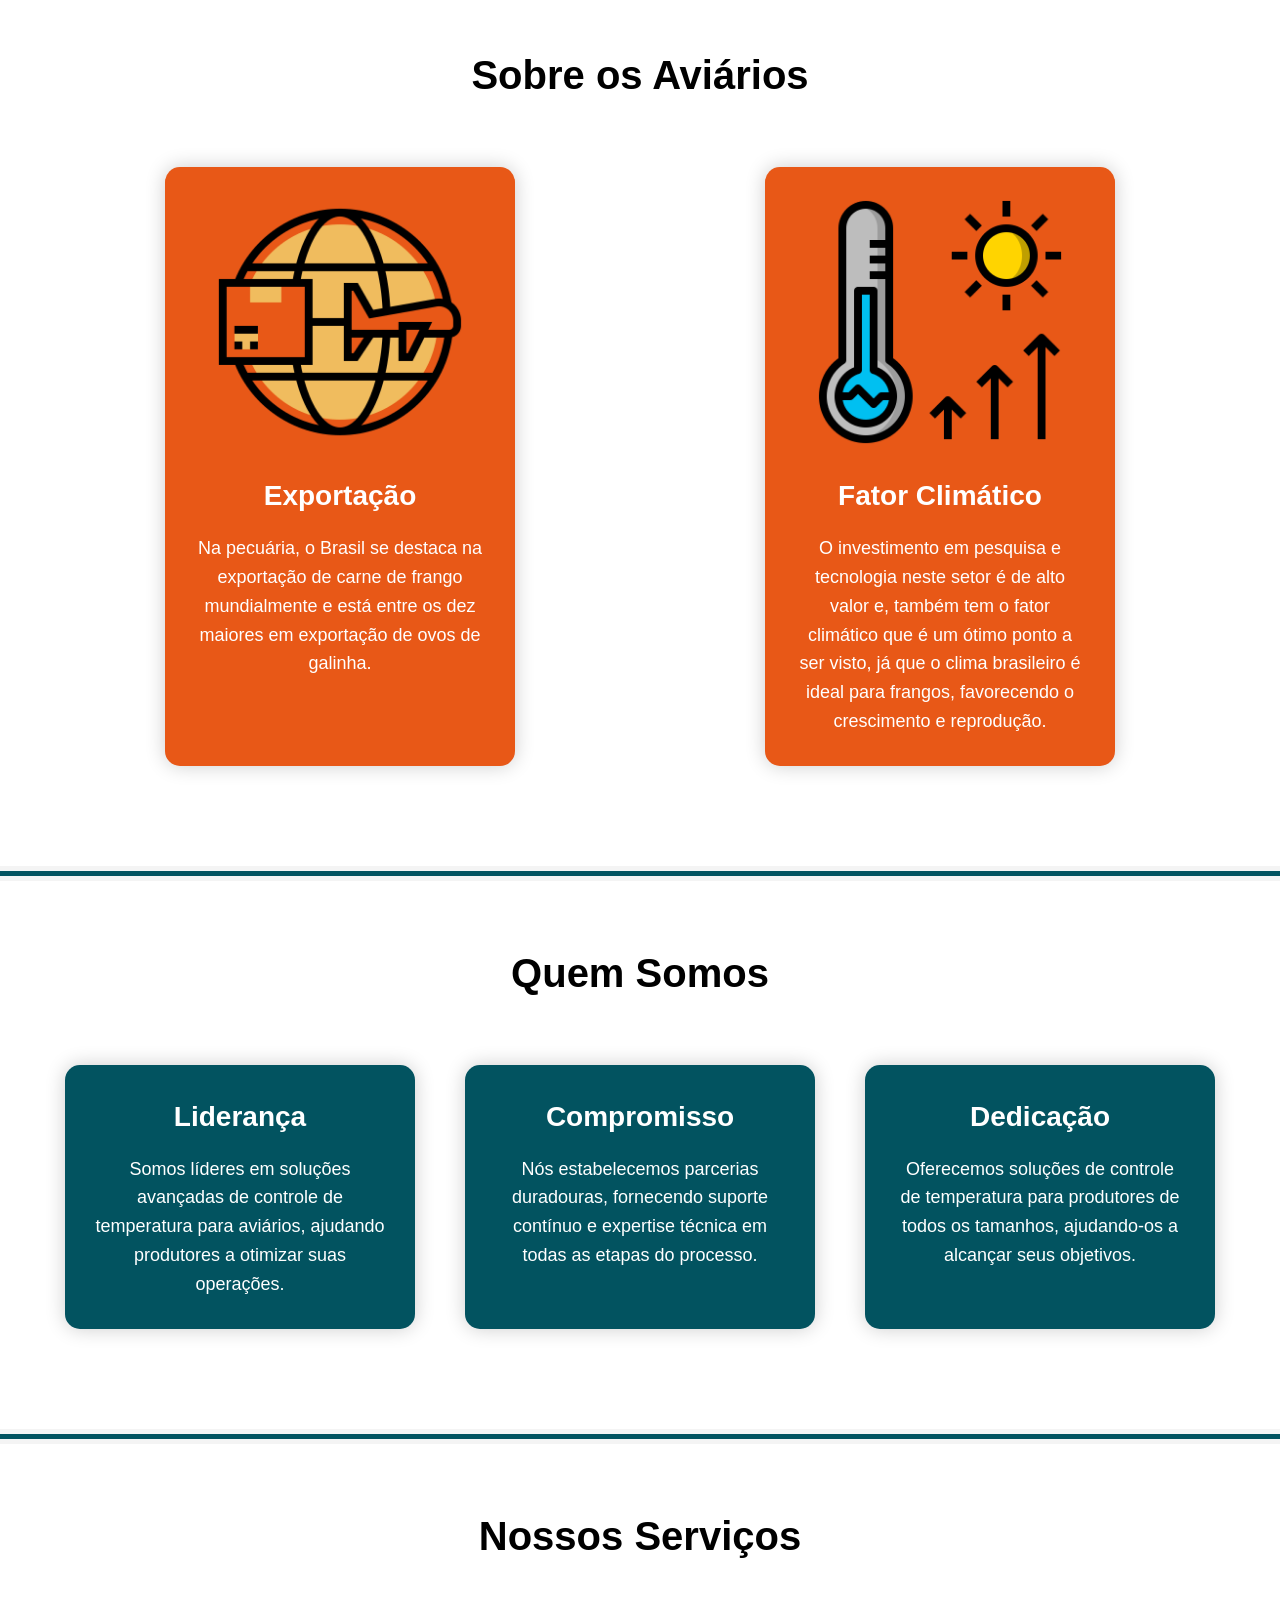
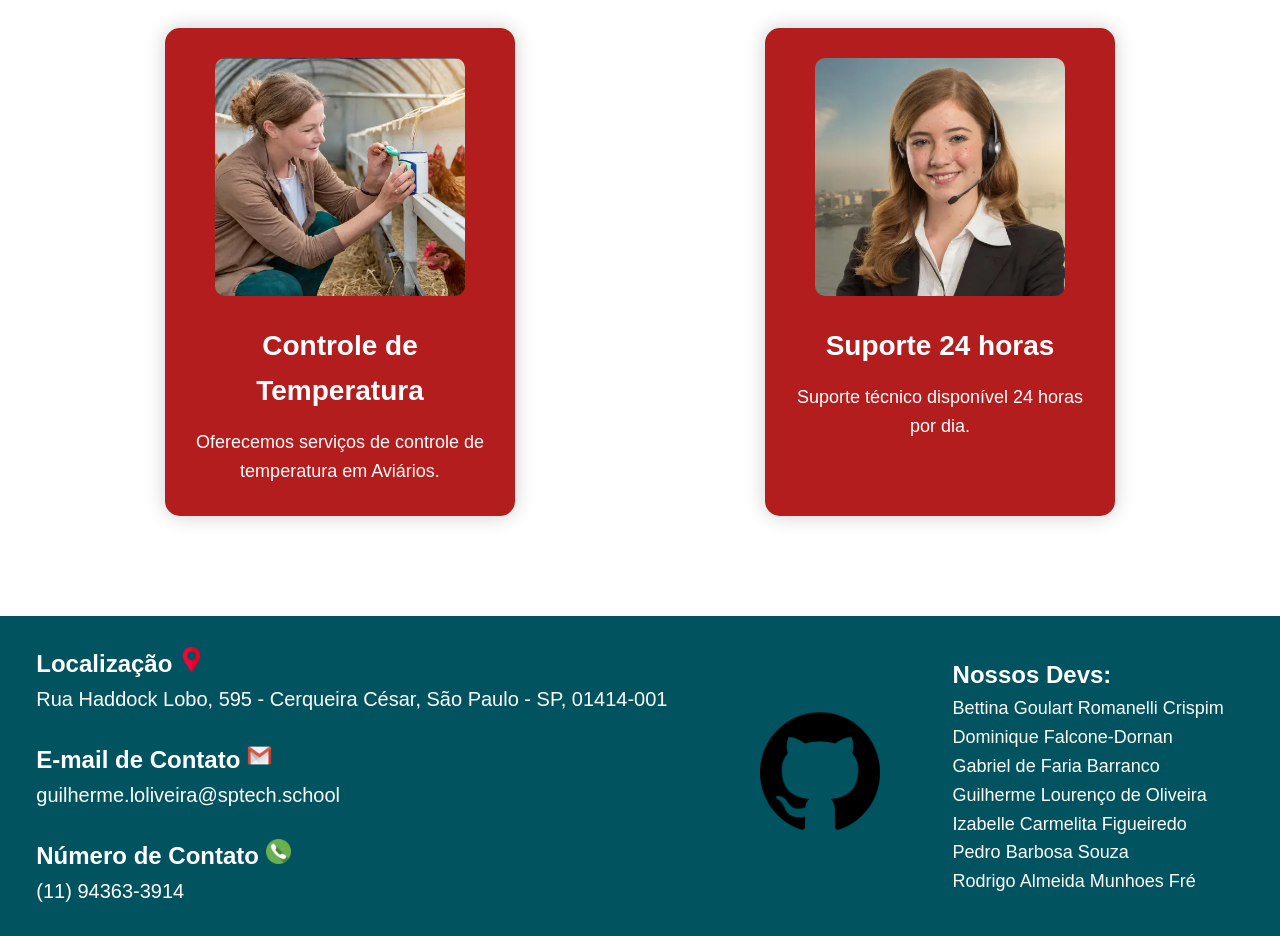
==== commit e403e067: "Alterando alguns erros" ====
--- a/web-data-viz - FarmGuard/public/index.html
+++ b/web-data-viz - FarmGuard/public/index.html
@@ -96,7 +96,7 @@
         <div class="container">
             <div class="card">
                 <img src="IMAGENS/instalação.png" alt="Instalação dos sensores">
-                <h4>Controle de Temparatura</h4>
+                <h4>Controle de Temperatura</h4>
                 <p>Oferecemos serviços de controle de temperatura em Aviários.</p>
             </div>
             <div class="card">
@@ -112,9 +112,9 @@
             <h2>Localização <img class="maps" src="IMAGENS/placeholder.png" alt="maps"></h2>
             <a class="loc" href="https://www.google.com/maps/place/Rua+Haddock+Lobo,+595+-+Cerqueira+C%C3%A9sar,+S%C3%A3o+Paulo+-+SP,+01414-002/@-23.5580824,-46.6617266,17z/data=!3m1!4b1!">Rua Haddock Lobo, 595 - Cerqueira César, São Paulo - SP, 01414-001</a> <br><br>
             <h2>E-mail de Contato <img class="maps" src="IMAGENS/gmail.png" alt="email"></h2>
-            <p class="email">Link E-mail</p> <br>
+            <p class="email"> guilherme.loliveira@sptech.school</p> <br>
             <h2>Número de Contato <img class="maps" src="IMAGENS/telefone.png" alt="celular"></h2>
-            <p class="email">(11)94363-3914</p>
+            <p class="email">(11) 94363-3914</p>
         </div>
         <div class="github">
             <a href="https://github.com/PedroSouzaSptech/Sprint-2"><img src="IMAGENS/github.png" class="github" alt=""></a>
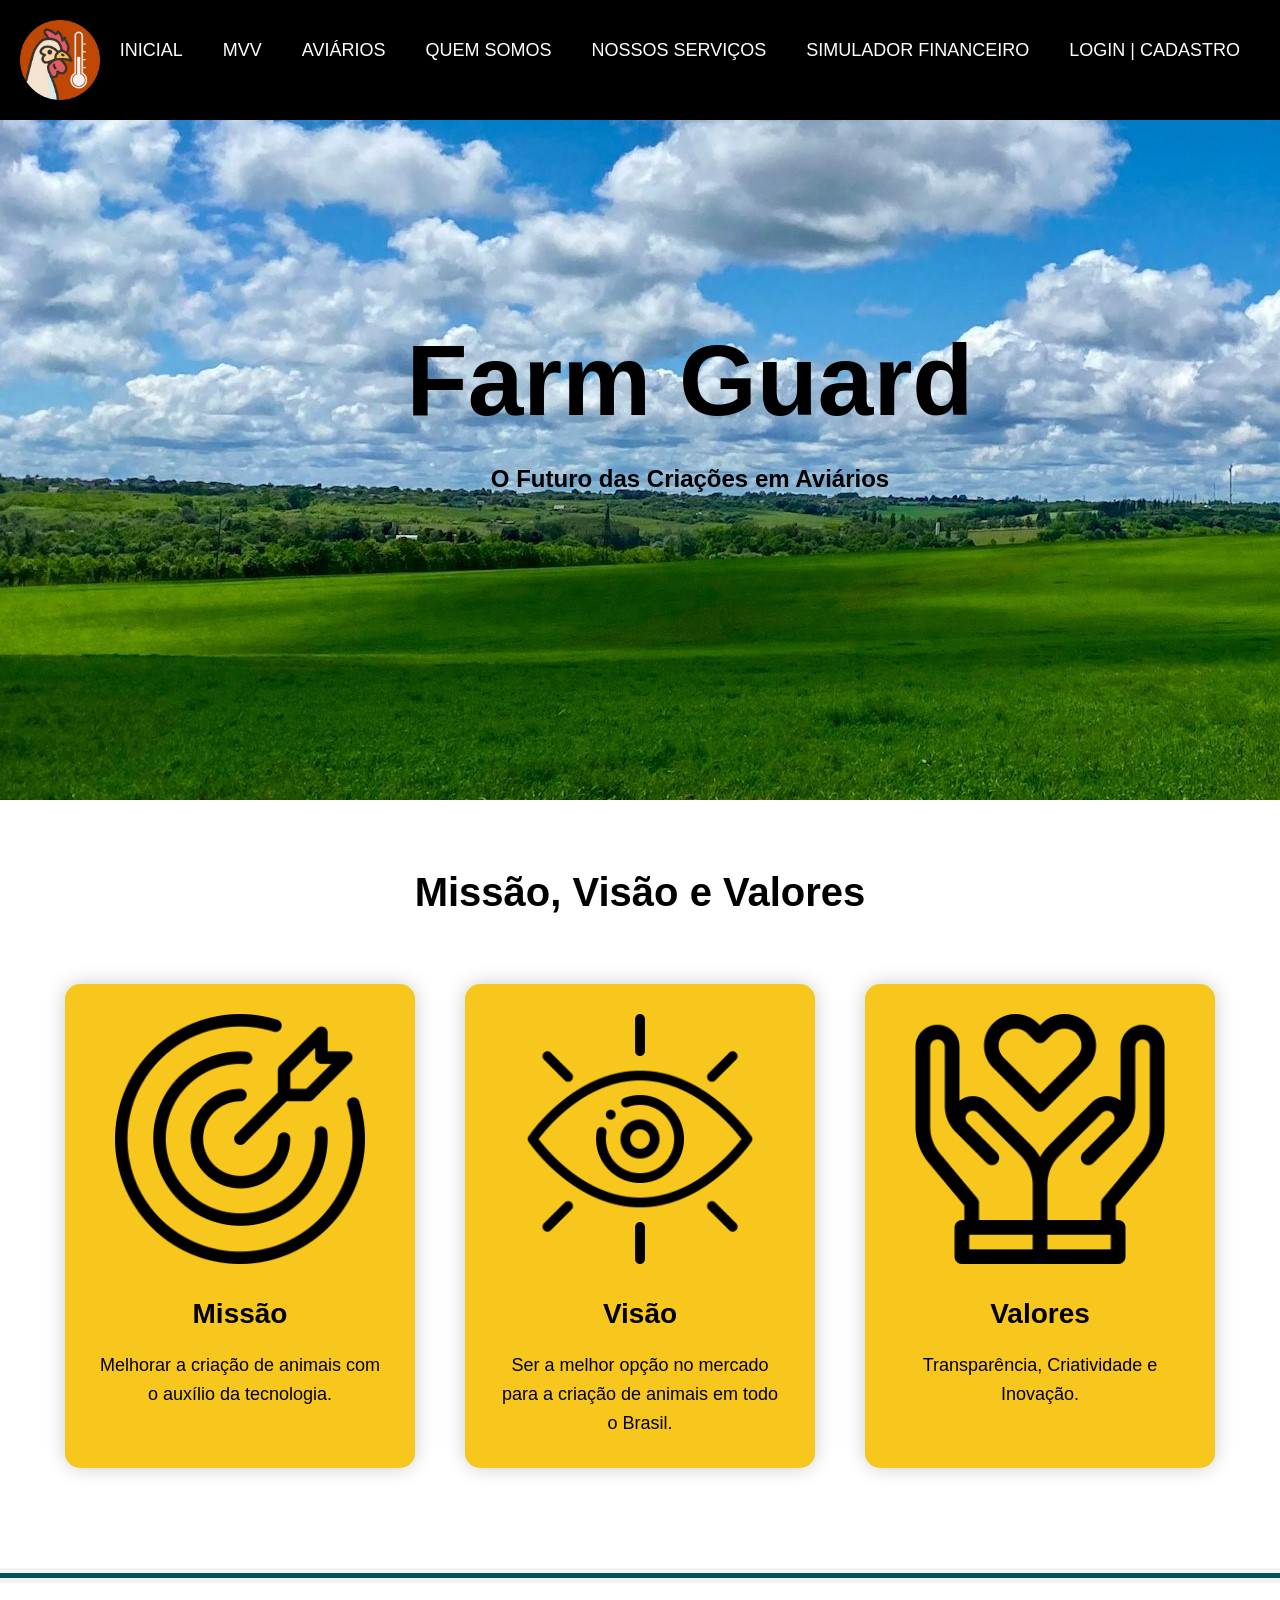
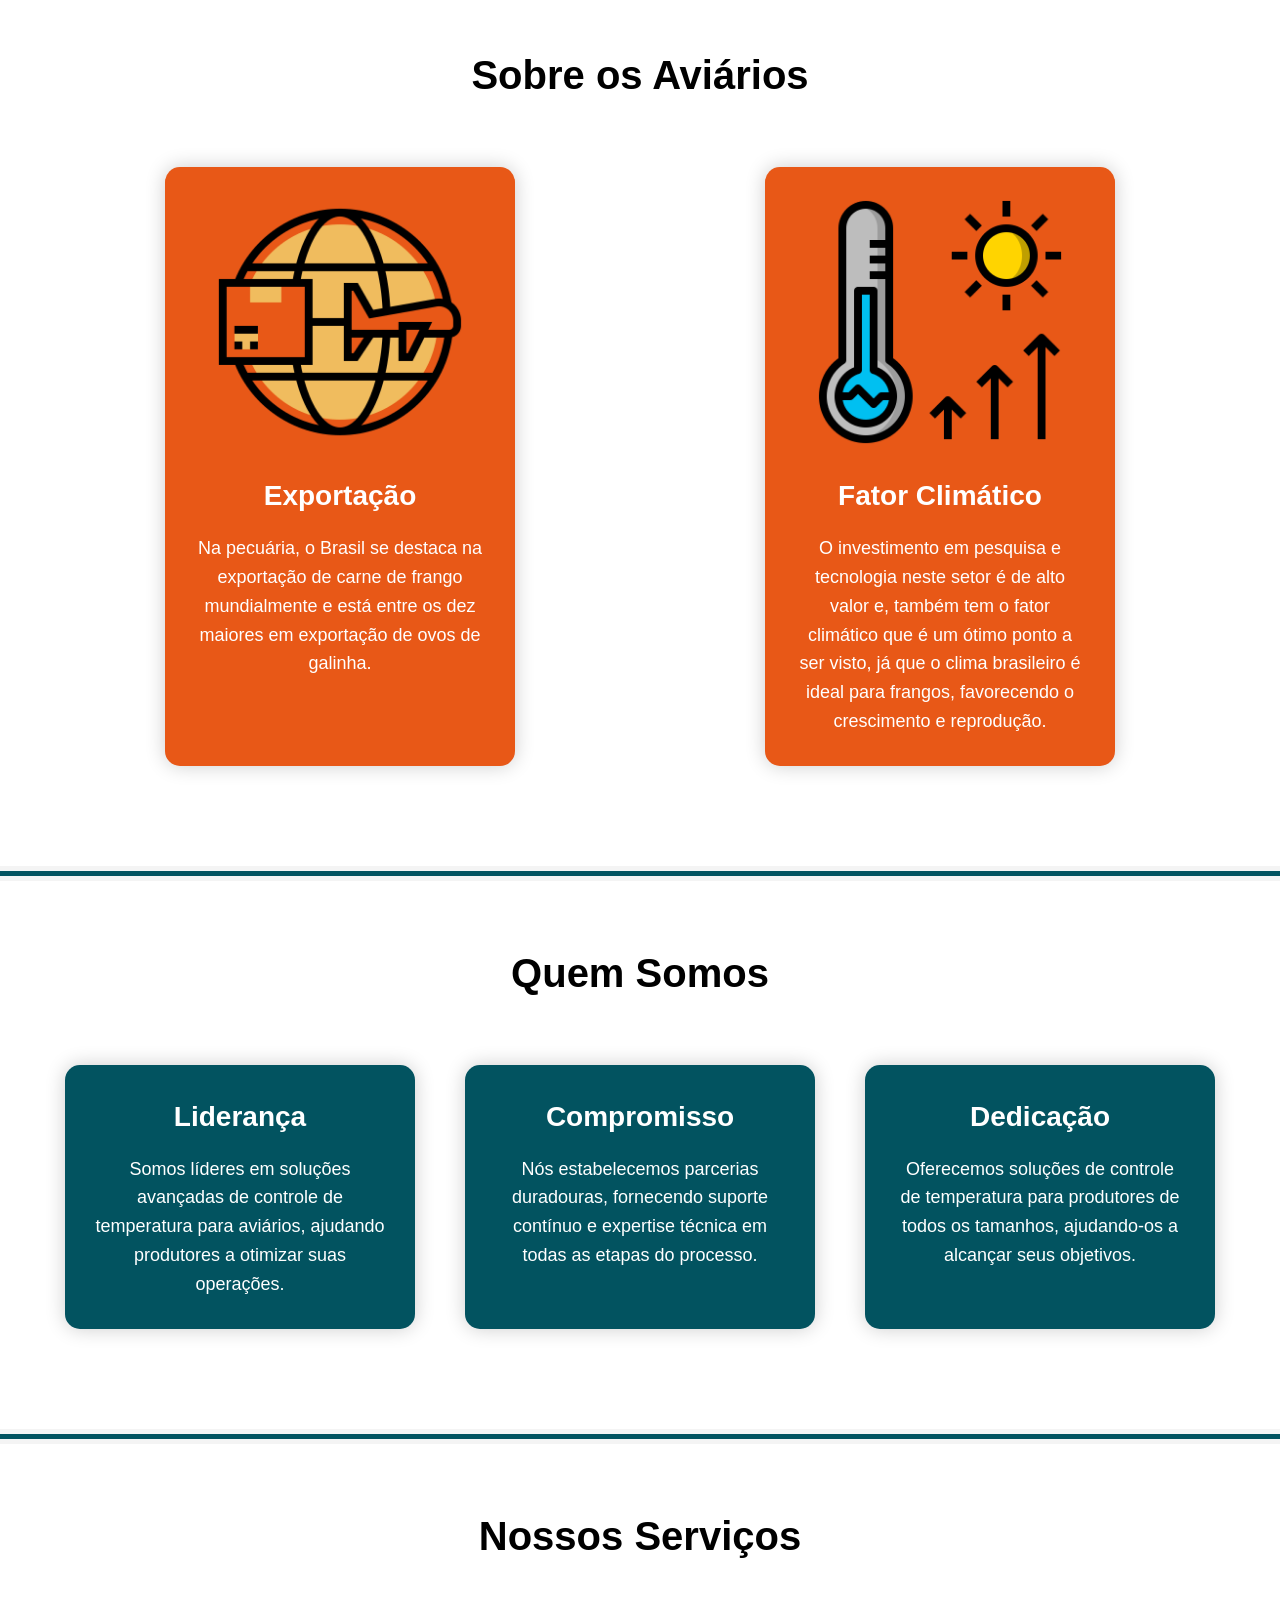
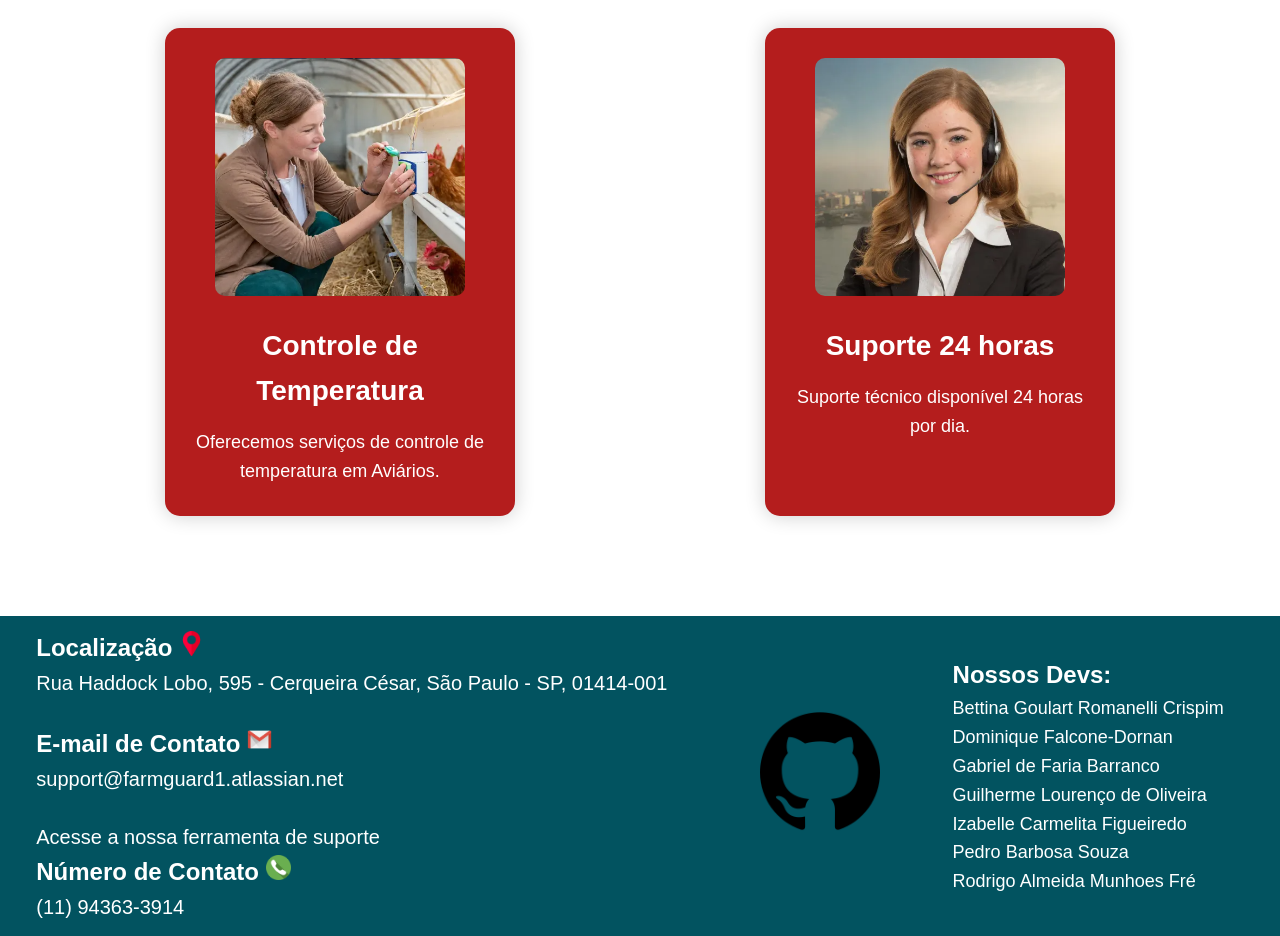
==== commit 37a3074f: "Adição do emaile página de supporte" ====
--- a/web-data-viz - FarmGuard/public/index.html
+++ b/web-data-viz - FarmGuard/public/index.html
@@ -112,7 +112,8 @@
             <h2>Localização <img class="maps" src="IMAGENS/placeholder.png" alt="maps"></h2>
             <a class="loc" href="https://www.google.com/maps/place/Rua+Haddock+Lobo,+595+-+Cerqueira+C%C3%A9sar,+S%C3%A3o+Paulo+-+SP,+01414-002/@-23.5580824,-46.6617266,17z/data=!3m1!4b1!">Rua Haddock Lobo, 595 - Cerqueira César, São Paulo - SP, 01414-001</a> <br><br>
             <h2>E-mail de Contato <img class="maps" src="IMAGENS/gmail.png" alt="email"></h2>
-            <p class="email"> guilherme.loliveira@sptech.school</p> <br>
+            <p class="email">support@farmguard1.atlassian.net</p> <br>
+            <a href="https://farmguard1.atlassian.net/servicedesk/customer/portal/1" target="_blank">Acesse a nossa ferramenta de suporte</a>
             <h2>Número de Contato <img class="maps" src="IMAGENS/telefone.png" alt="celular"></h2>
             <p class="email">(11) 94363-3914</p>
         </div>
